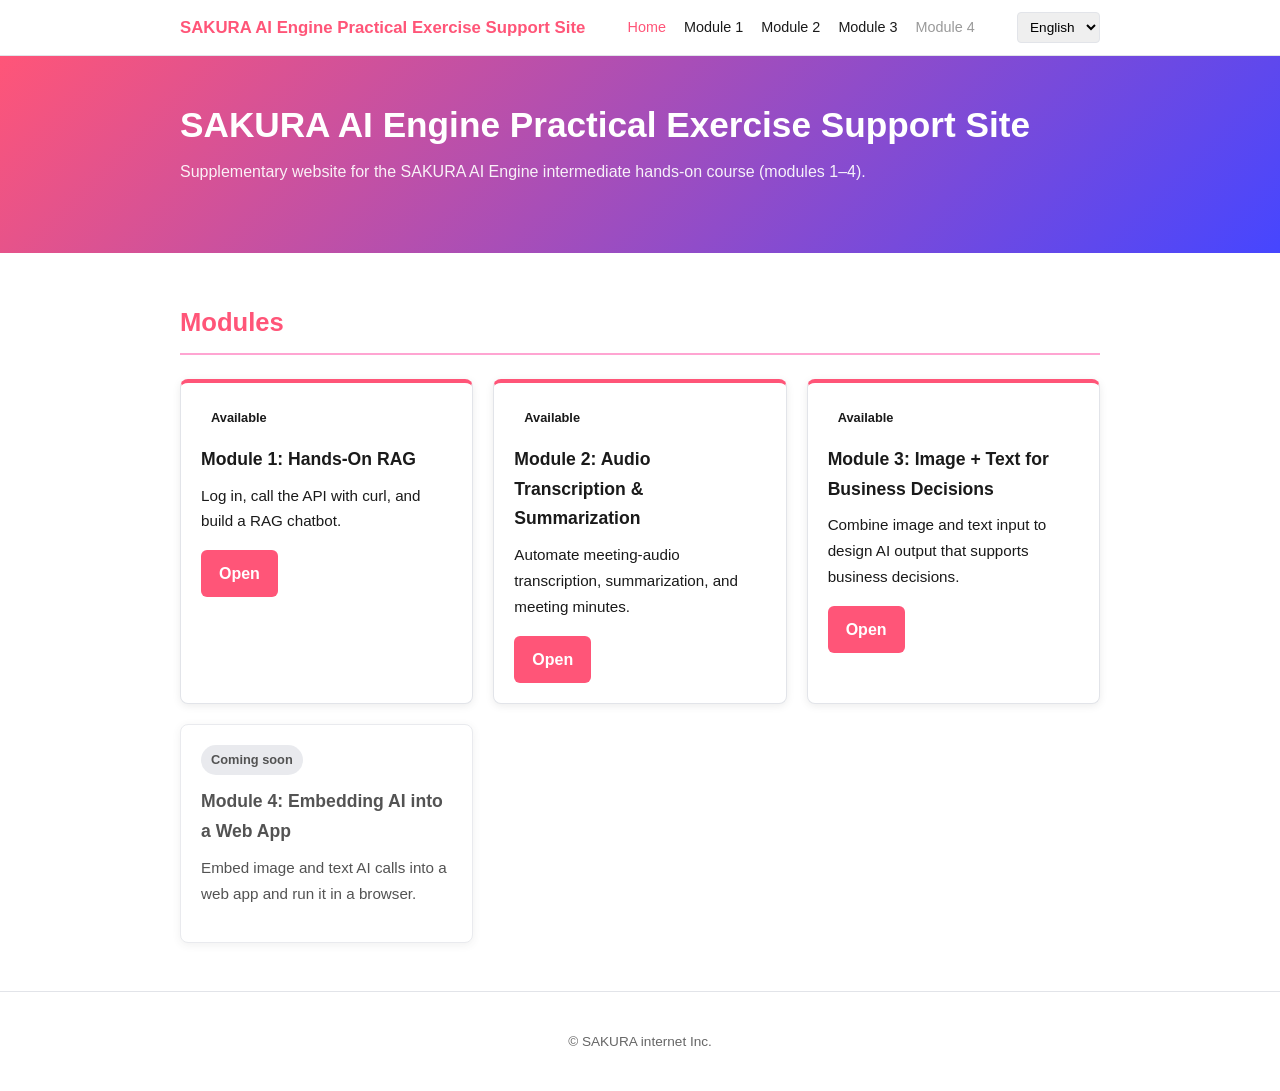
==== index.html @ 336628f9 "Add Module 3 site for multimodal AI hands-on" ====
<!DOCTYPE html>
<html lang="en">
<head>
  <meta charset="UTF-8">
  <meta name="viewport" content="width=device-width, initial-scale=1.0">
  <title data-i18n-title="index.pageTitle">SAKURA AI Engine Practical Exercise Support Site</title>
  <link rel="stylesheet" href="assets/css/style.css">
</head>
<body>
<header class="site-header">
  <div class="container header-inner">
    <a class="site-title" href="index.html" data-i18n="site.title">SAKURA AI Engine Practical Exercise Support Site</a>
    <nav class="main-nav">
      <a href="index.html" class="active " data-i18n="nav.home">Home</a>
      <a href="module01.html" class=" " data-i18n="nav.lecture1">Module 1</a>
      <a href="module02.html" class=" " data-i18n="nav.lecture2">Module 2</a>
      <a href="module03.html" class=" " data-i18n="nav.lecture3">Module 3</a>
      <a href="#" class=" disabled" data-i18n="nav.lecture4">Module 4</a>
    </nav>
    <select id="lang-switcher" aria-label="Language">
      <option value="en">English</option>
      <option value="ja">日本語</option>
    </select>
  </div>
</header>
<main>
<section class="hero hero-small">
  <div class="container">
    <h1 data-i18n="index.title">SAKURA AI Engine Practical Exercise Support Site</h1>
    <p data-i18n="index.lead">Supplementary website for the SAKURA AI Engine intermediate hands-on course (modules 1–4).</p>
  </div>
</section>
<section class="section" id="modules">
  <div class="container">
    <h2 data-i18n="index.lectures.title">Modules</h2>
    <div class="card-grid">
      <article class="card card-active">
        <span class="badge" data-i18n="index.lecture1.status">Available</span>
        <h3 data-i18n="index.lecture1.title">Module 1: Hands-On RAG</h3>
        <p data-i18n="index.lecture1.desc">Log in, call the API with curl, and build a RAG chatbot.</p>
        <a class="btn" href="module01.html" data-i18n="common.open">Open</a>
      </article>
      <article class="card card-active">
        <span class="badge" data-i18n="index.lecture2.status">Available</span>
        <h3 data-i18n="index.lecture2.title">Module 2: Audio Transcription & Summarization</h3>
        <p data-i18n="index.lecture2.desc">Automate meeting-audio transcription, summarization, and meeting minutes.</p>
        <a class="btn" href="module02.html" data-i18n="common.open">Open</a>
      </article>
      <article class="card card-active">
        <span class="badge" data-i18n="index.lecture3.status">Available</span>
        <h3 data-i18n="index.lecture3.title">Module 3: Image + Text for Business Decisions</h3>
        <p data-i18n="index.lecture3.desc">Combine image and text input to design AI output that supports business decisions.</p>
        <a class="btn" href="module03.html" data-i18n="common.open">Open</a>
      </article>
      <article class="card card-disabled">
        <span class="badge badge-muted" data-i18n="index.lecture4.status">Coming soon</span>
        <h3 data-i18n="index.lecture4.title">Module 4: Embedding AI into a Web App</h3>
        <p data-i18n="index.lecture4.desc">Embed image and text AI calls into a web app and run it in a browser.</p>
      </article>
    </div>
  </div>
</section>
</main>
<footer class="site-footer">
  <div class="container">
    <p data-i18n="footer.copy">&copy; SAKURA internet Inc.</p>
  </div>
</footer>
<script src="assets/js/i18n.js"></script>
</body>
</html>
---- assets/css/style.css ----
/* SAKURA AI Engine Hands-On Support Site */
:root {
  --pink-1: #ff5578;
  --pink-2: #ffa5d2;
  --blue: #4646ff;
  --sky: #64c8ff;
  --purple: #8c37c8;
  --black: #000000;
  --text: #1a1a1a;
  --bg: #ffffff;
  --bg-alt: #f7f8fa;
  --border: #e2e4e9;
  --shadow: 0 2px 8px rgba(0,0,0,0.08);
}

*, *::before, *::after { box-sizing: border-box; }

html { scroll-behavior: smooth; }

body {
  margin: 0;
  font-family: -apple-system, BlinkMacSystemFont, "Segoe UI", Roboto, "Helvetica Neue", Arial, "Noto Sans", "Noto Sans JP", sans-serif;
  line-height: 1.7;
  color: var(--text);
  background: var(--bg);
}

.container {
  max-width: 960px;
  margin: 0 auto;
  padding: 0 20px;
}

a { color: var(--blue); text-decoration: none; }
a:hover { text-decoration: underline; }

/* Header */
.site-header {
  position: sticky;
  top: 0;
  z-index: 100;
  background: var(--bg);
  border-bottom: 1px solid var(--border);
}

.header-inner {
  display: flex;
  align-items: center;
  justify-content: space-between;
  gap: 16px;
  padding-top: 12px;
  padding-bottom: 12px;
}

.site-title {
  font-weight: 700;
  color: var(--pink-1);
  font-size: 1.05rem;
  line-height: 1.3;
  flex-shrink: 0;
}

.site-title:hover { text-decoration: none; }

.main-nav {
  display: flex;
  gap: 18px;
  flex-wrap: wrap;
  justify-content: center;
}

.main-nav a {
  color: var(--text);
  font-size: 0.9rem;
  font-weight: 500;
}

.main-nav a.active { color: var(--pink-1); }
.main-nav a.disabled { color: #999; pointer-events: none; }

#lang-switcher {
  padding: 6px 8px;
  border: 1px solid var(--border);
  border-radius: 4px;
  font-size: 0.85rem;
}

/* Hero */
.hero {
  background: linear-gradient(135deg, var(--pink-1) 0%, var(--blue) 100%);
  color: #fff;
  padding: 64px 0;
}

.hero-small { padding: 48px 0; }

.hero .label {
  display: inline-block;
  margin: 0 0 12px;
  font-size: 0.85rem;
  font-weight: 600;
  opacity: 0.9;
}

.hero h1 { margin: 0 0 12px; font-size: 2.2rem; line-height: 1.2; }
.hero .lead { margin: 0 0 18px; font-size: 1.25rem; font-weight: 500; opacity: 0.95; }
.hero p { margin: 0 0 20px; max-width: 720px; opacity: 0.92; }

.badge {
  display: inline-block;
  padding: 4px 10px;
  border-radius: 999px;
  background: rgba(255,255,255,0.2);
  font-size: 0.8rem;
  font-weight: 600;
}

.badge-muted { background: var(--border); color: var(--text); }

/* Sections */
.section { padding: 48px 0; }
.section-alt { background: var(--bg-alt); }

.section h2 {
  font-size: 1.6rem;
  color: var(--pink-1);
  margin: 0 0 24px;
  padding-bottom: 8px;
  border-bottom: 2px solid var(--pink-2);
}

.section h3 {
  font-size: 1.25rem;
  color: var(--text);
  margin: 32px 0 12px;
}

.section h4 { font-size: 1.05rem; margin: 20px 0 8px; color: var(--purple); }

.section p { margin: 0 0 16px; }

ul, ol { padding-left: 22px; margin: 0 0 16px; }
li { margin-bottom: 6px; }

/* Buttons */
.btn {
  display: inline-block;
  padding: 10px 18px;
  border-radius: 6px;
  background: var(--pink-1);
  color: #fff;
  font-weight: 600;
  border: none;
  cursor: pointer;
}

.btn:hover { background: #e04060; text-decoration: none; }

.btn-secondary {
  background: var(--bg);
  color: var(--pink-1);
  border: 1px solid var(--pink-1);
}

.btn-secondary:hover { background: #fff0f3; }

/* Cards */
.card-grid {
  display: grid;
  grid-template-columns: repeat(auto-fit, minmax(220px, 1fr));
  gap: 20px;
}

.card {
  background: var(--bg);
  border: 1px solid var(--border);
  border-radius: 8px;
  padding: 20px;
  box-shadow: var(--shadow);
}

.card-active { border-top: 4px solid var(--pink-1); }
.card-disabled { opacity: 0.75; }

.card h3 { margin: 12px 0 8px; font-size: 1.1rem; }
.card p { font-size: 0.95rem; margin-bottom: 16px; }

/* Tables */
table {
  width: 100%;
  border-collapse: collapse;
  margin: 16px 0 24px;
  font-size: 0.95rem;
}

th, td {
  border: 1px solid var(--border);
  padding: 10px 12px;
  text-align: left;
  vertical-align: top;
}

th { background: #f0f1f5; font-weight: 600; }

tr:nth-child(even) td { background: #fafbfc; }

/* Code blocks */
.code-block {
  position: relative;
  margin: 16px 0 24px;
  background: #f4f4ff;
  border-left: 4px solid var(--blue);
  border-radius: 6px;
  overflow: hidden;
}

.code-block pre {
  margin: 0;
  padding: 16px;
  overflow-x: auto;
  font-family: "SFMono-Regular", Consolas, "Liberation Mono", Menlo, monospace;
  font-size: 0.85rem;
  line-height: 1.5;
}

.code-block code {
  font-family: inherit;
  color: var(--text);
}

.copy-btn {
  position: absolute;
  top: 8px;
  right: 8px;
  padding: 4px 10px;
  font-size: 0.75rem;
  background: var(--blue);
  color: #fff;
  border: none;
  border-radius: 4px;
  cursor: pointer;
}

.copy-btn:hover { background: #3333d0; }

/* Editable code content */
.edit-box {
  display: flex;
  align-items: center;
  gap: 10px;
  flex-wrap: wrap;
  margin: 8px 0;
}

.edit-box label {
  font-weight: 600;
  font-size: 0.9rem;
  color: var(--text);
}

.edit-input {
  flex: 1;
  min-width: 200px;
  padding: 8px 10px;
  border: 1px solid var(--border);
  border-radius: 4px;
  font-size: 0.95rem;
}

.editable-content {
  background: rgba(255, 85, 120, 0.12);
  border-radius: 3px;
  padding: 0 2px;
}

/* Prompt box */
.prompt-box {
  background: #fff7fa;
  border: 1px solid var(--pink-2);
  border-radius: 6px;
  padding: 12px 16px;
  margin: 12px 0 20px;
}

.prompt-box p { margin: 0; }

/* Steps */
.steps { counter-reset: step; list-style: none; padding-left: 0; }
.steps li {
  position: relative;
  padding: 16px 16px 16px 56px;
  margin-bottom: 16px;
  background: var(--bg);
  border: 1px solid var(--border);
  border-radius: 8px;
}

.steps li::before {
  counter-increment: step;
  content: counter(step);
  position: absolute;
  left: 16px;
  top: 16px;
  width: 28px;
  height: 28px;
  line-height: 28px;
  text-align: center;
  background: var(--pink-1);
  color: #fff;
  border-radius: 50%;
  font-weight: 700;
  font-size: 0.85rem;
}

.steps strong { display: block; margin-bottom: 6px; color: var(--text); }

/* Callouts */
.callout {
  background: #f3f8ff;
  border: 1px solid var(--sky);
  border-radius: 8px;
  padding: 16px 20px;
  margin: 24px 0;
}

.warning-box {
  background: #fff8e6;
  border: 1px solid #ffd699;
  border-radius: 8px;
  padding: 16px 20px;
  margin: 24px 0;
}

.warning-box h4 { color: #b36b00; margin-top: 0; }

/* Worksheet */
.worksheet {
  display: flex;
  flex-direction: column;
  gap: 16px;
  margin: 16px 0 24px;
}

.worksheet label {
  display: flex;
  flex-direction: column;
  gap: 6px;
}

.worksheet span {
  font-weight: 600;
  font-size: 0.95rem;
}

.worksheet textarea {
  padding: 10px;
  border: 1px solid var(--border);
  border-radius: 6px;
  font-family: inherit;
  font-size: 0.95rem;
  resize: vertical;
}

/* Page nav */
.page-nav { margin-top: 24px; }

/* Footer */
.site-footer {
  border-top: 1px solid var(--border);
  padding: 24px 0;
  text-align: center;
  font-size: 0.85rem;
  color: #666;
}

/* Responsive */
@media (max-width: 640px) {
  .header-inner { flex-direction: column; align-items: flex-start; }
  .main-nav { justify-content: flex-start; }
  .hero h1 { font-size: 1.7rem; }
  .hero .lead { font-size: 1.05rem; }
}
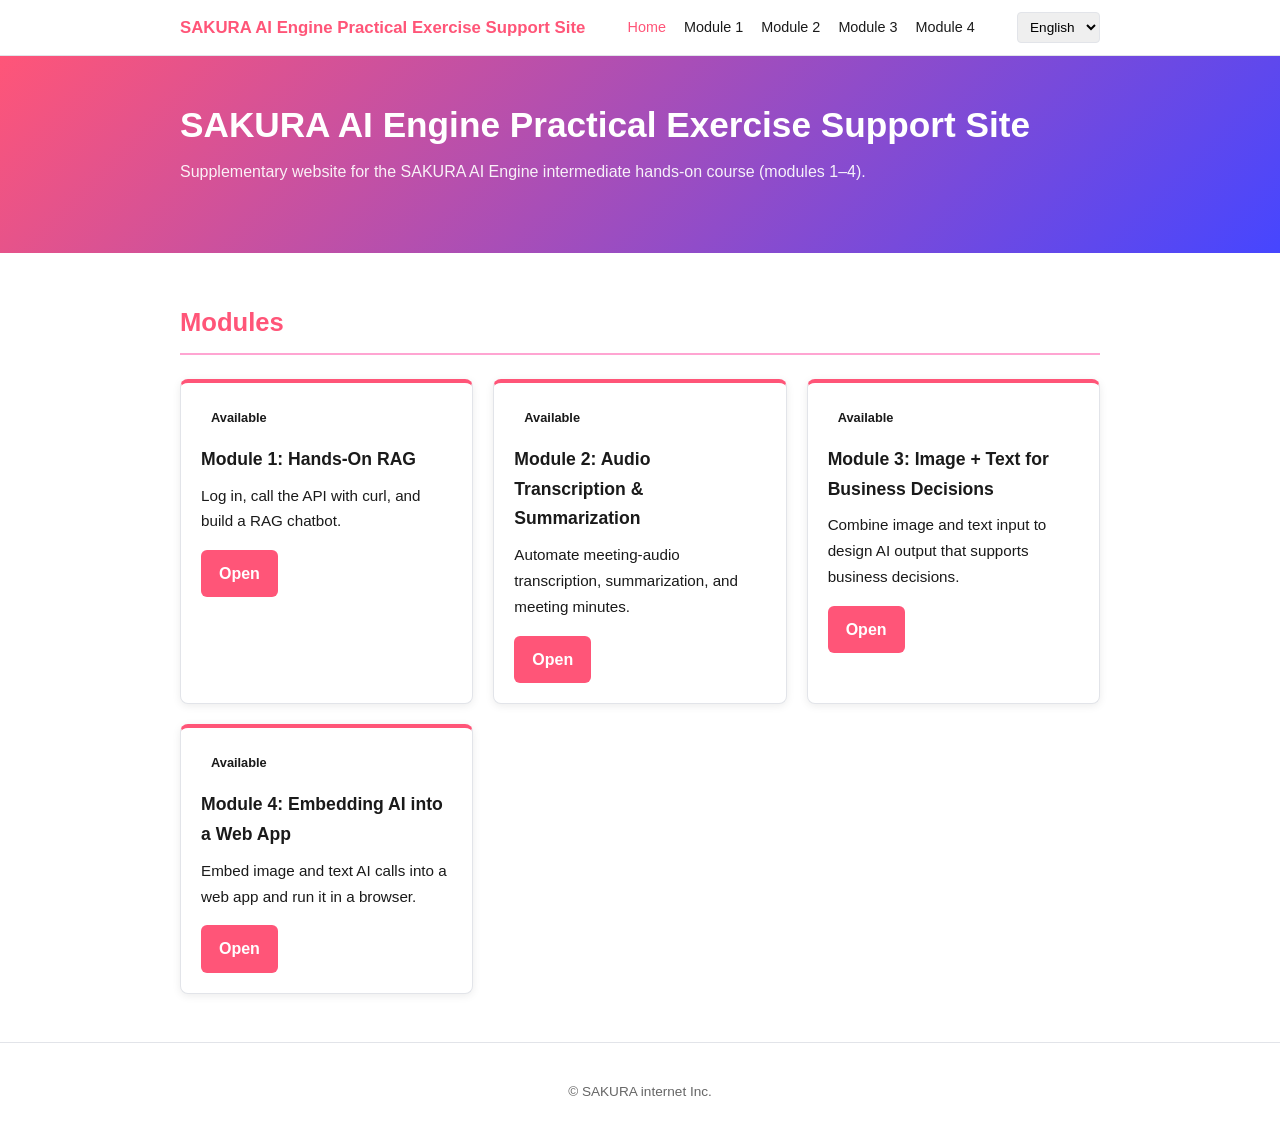
==== commit d86bad3a: "Add Module 4: Web App with Flask and enable navigation" ====
--- a/index.html
+++ b/index.html
@@ -15,7 +15,7 @@
       <a href="module01.html" class=" " data-i18n="nav.lecture1">Module 1</a>
       <a href="module02.html" class=" " data-i18n="nav.lecture2">Module 2</a>
       <a href="module03.html" class=" " data-i18n="nav.lecture3">Module 3</a>
-      <a href="#" class=" disabled" data-i18n="nav.lecture4">Module 4</a>
+      <a href="module04.html" class=" " data-i18n="nav.lecture4">Module 4</a>
     </nav>
     <select id="lang-switcher" aria-label="Language">
       <option value="en">English</option>
@@ -52,10 +52,11 @@
         <p data-i18n="index.lecture3.desc">Combine image and text input to design AI output that supports business decisions.</p>
         <a class="btn" href="module03.html" data-i18n="common.open">Open</a>
       </article>
-      <article class="card card-disabled">
-        <span class="badge badge-muted" data-i18n="index.lecture4.status">Coming soon</span>
+      <article class="card card-active">
+        <span class="badge" data-i18n="index.lecture4.status">Available</span>
         <h3 data-i18n="index.lecture4.title">Module 4: Embedding AI into a Web App</h3>
         <p data-i18n="index.lecture4.desc">Embed image and text AI calls into a web app and run it in a browser.</p>
+        <a class="btn" href="module04.html" data-i18n="common.open">Open</a>
       </article>
     </div>
   </div>
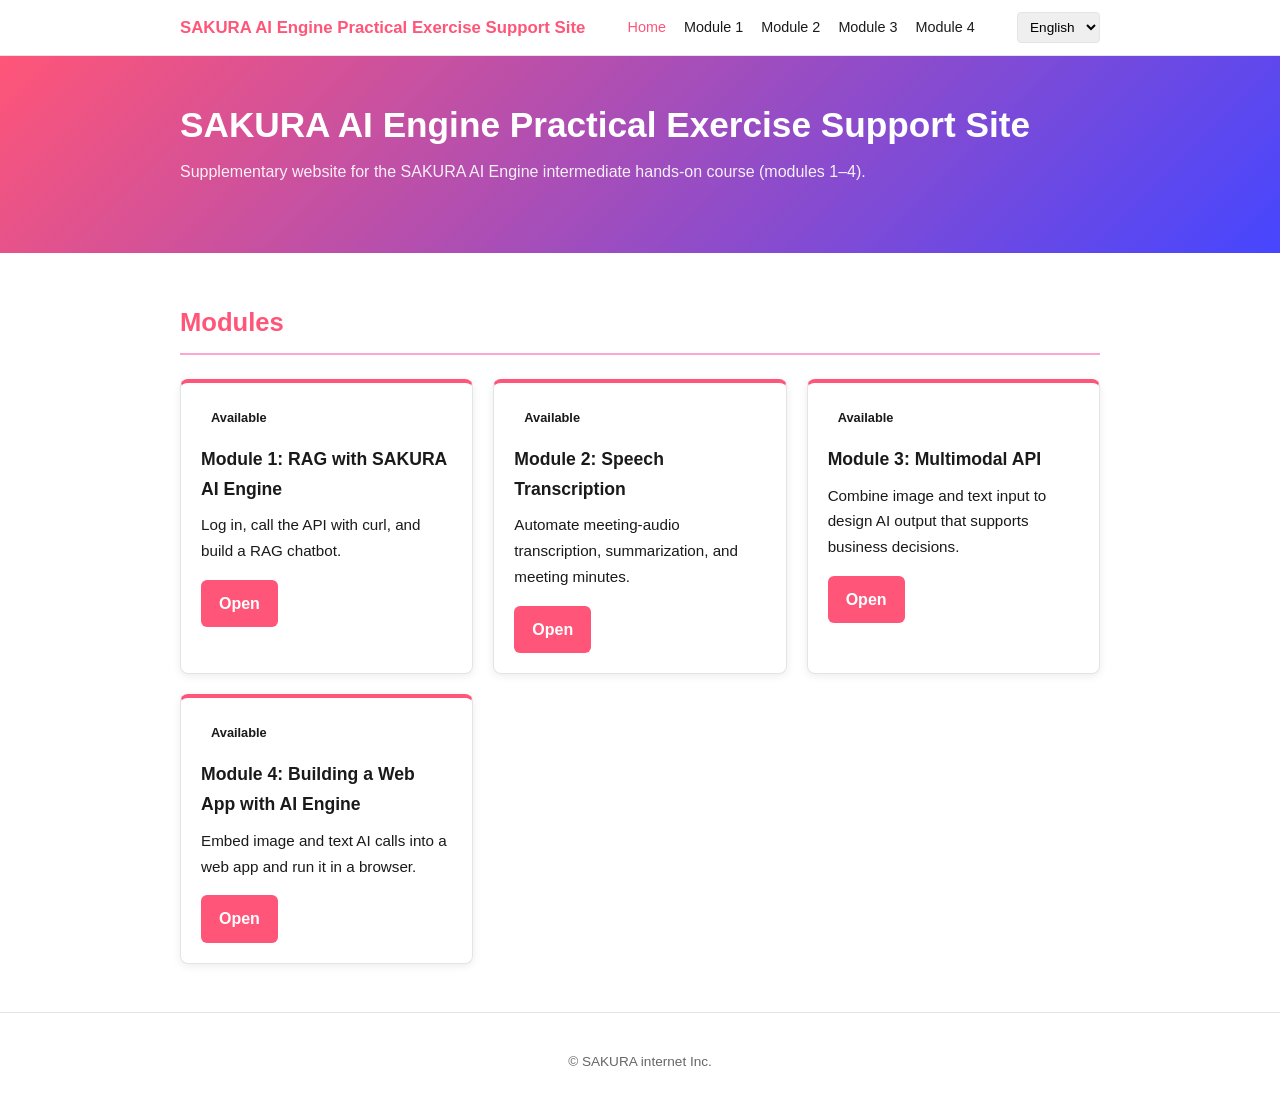
==== commit 330b9121: "Align module titles and leads with slide subtitles" ====
--- a/index.html
+++ b/index.html
@@ -36,25 +36,25 @@
     <div class="card-grid">
       <article class="card card-active">
         <span class="badge" data-i18n="index.lecture1.status">Available</span>
-        <h3 data-i18n="index.lecture1.title">Module 1: Hands-On RAG</h3>
+        <h3 data-i18n="index.lecture1.title">Module 1: RAG with SAKURA AI Engine</h3>
         <p data-i18n="index.lecture1.desc">Log in, call the API with curl, and build a RAG chatbot.</p>
         <a class="btn" href="module01.html" data-i18n="common.open">Open</a>
       </article>
       <article class="card card-active">
         <span class="badge" data-i18n="index.lecture2.status">Available</span>
-        <h3 data-i18n="index.lecture2.title">Module 2: Audio Transcription & Summarization</h3>
+        <h3 data-i18n="index.lecture2.title">Module 2: Speech Transcription</h3>
         <p data-i18n="index.lecture2.desc">Automate meeting-audio transcription, summarization, and meeting minutes.</p>
         <a class="btn" href="module02.html" data-i18n="common.open">Open</a>
       </article>
       <article class="card card-active">
         <span class="badge" data-i18n="index.lecture3.status">Available</span>
-        <h3 data-i18n="index.lecture3.title">Module 3: Image + Text for Business Decisions</h3>
+        <h3 data-i18n="index.lecture3.title">Module 3: Multimodal API</h3>
         <p data-i18n="index.lecture3.desc">Combine image and text input to design AI output that supports business decisions.</p>
         <a class="btn" href="module03.html" data-i18n="common.open">Open</a>
       </article>
       <article class="card card-active">
         <span class="badge" data-i18n="index.lecture4.status">Available</span>
-        <h3 data-i18n="index.lecture4.title">Module 4: Embedding AI into a Web App</h3>
+        <h3 data-i18n="index.lecture4.title">Module 4: Building a Web App with AI Engine</h3>
         <p data-i18n="index.lecture4.desc">Embed image and text AI calls into a web app and run it in a browser.</p>
         <a class="btn" href="module04.html" data-i18n="common.open">Open</a>
       </article>
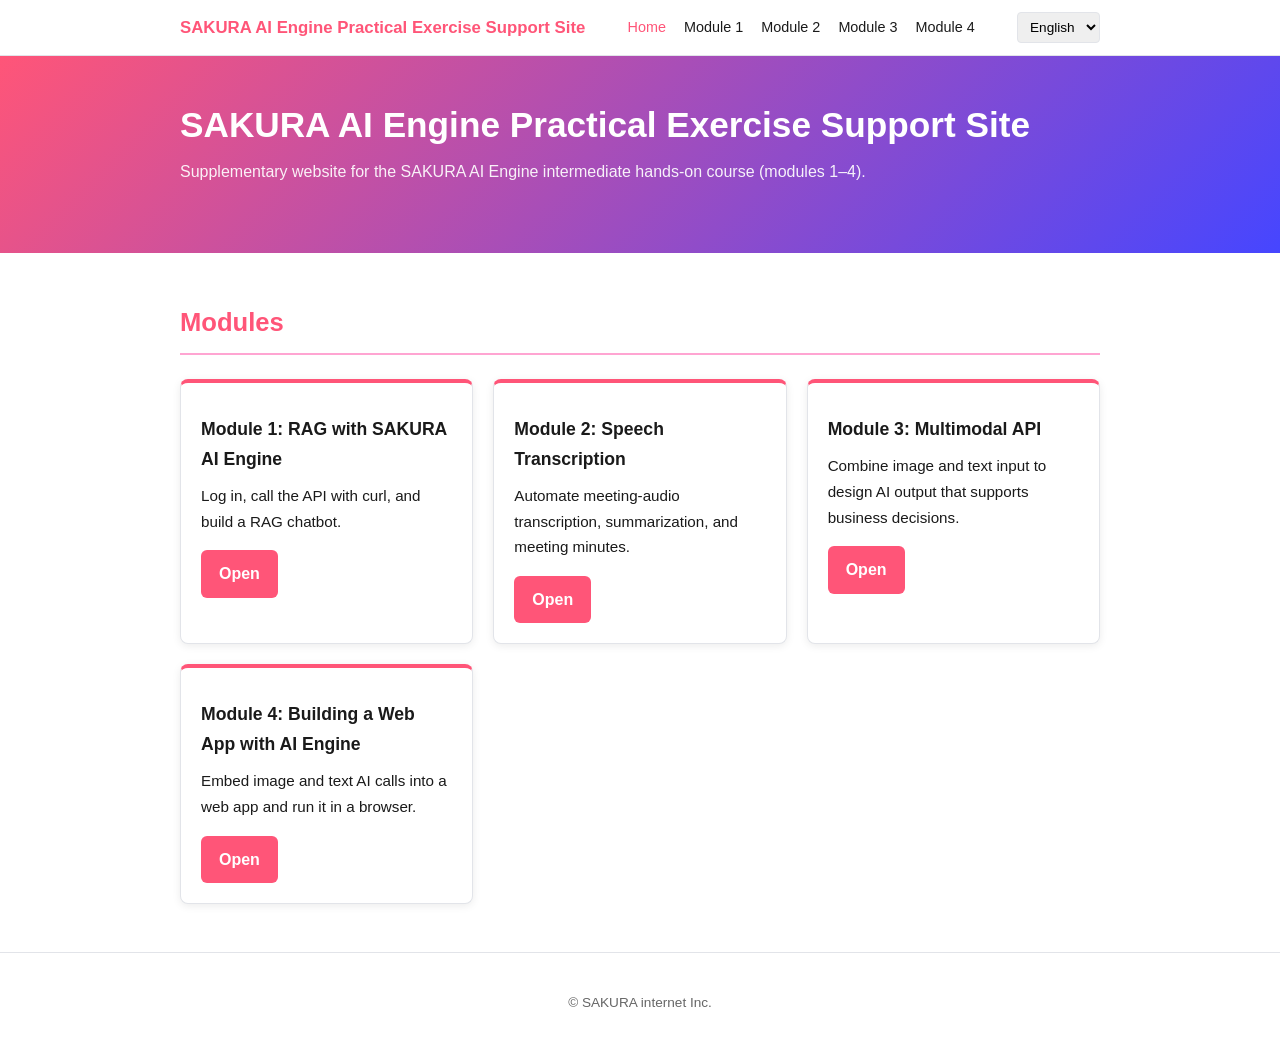
==== commit 21aae167: "Remove Available badges from top page module cards" ====
--- a/index.html
+++ b/index.html
@@ -35,25 +35,21 @@
     <h2 data-i18n="index.lectures.title">Modules</h2>
     <div class="card-grid">
       <article class="card card-active">
-        <span class="badge" data-i18n="index.lecture1.status">Available</span>
         <h3 data-i18n="index.lecture1.title">Module 1: RAG with SAKURA AI Engine</h3>
         <p data-i18n="index.lecture1.desc">Log in, call the API with curl, and build a RAG chatbot.</p>
         <a class="btn" href="module01.html" data-i18n="common.open">Open</a>
       </article>
       <article class="card card-active">
-        <span class="badge" data-i18n="index.lecture2.status">Available</span>
         <h3 data-i18n="index.lecture2.title">Module 2: Speech Transcription</h3>
         <p data-i18n="index.lecture2.desc">Automate meeting-audio transcription, summarization, and meeting minutes.</p>
         <a class="btn" href="module02.html" data-i18n="common.open">Open</a>
       </article>
       <article class="card card-active">
-        <span class="badge" data-i18n="index.lecture3.status">Available</span>
         <h3 data-i18n="index.lecture3.title">Module 3: Multimodal API</h3>
         <p data-i18n="index.lecture3.desc">Combine image and text input to design AI output that supports business decisions.</p>
         <a class="btn" href="module03.html" data-i18n="common.open">Open</a>
       </article>
       <article class="card card-active">
-        <span class="badge" data-i18n="index.lecture4.status">Available</span>
         <h3 data-i18n="index.lecture4.title">Module 4: Building a Web App with AI Engine</h3>
         <p data-i18n="index.lecture4.desc">Embed image and text AI calls into a web app and run it in a browser.</p>
         <a class="btn" href="module04.html" data-i18n="common.open">Open</a>
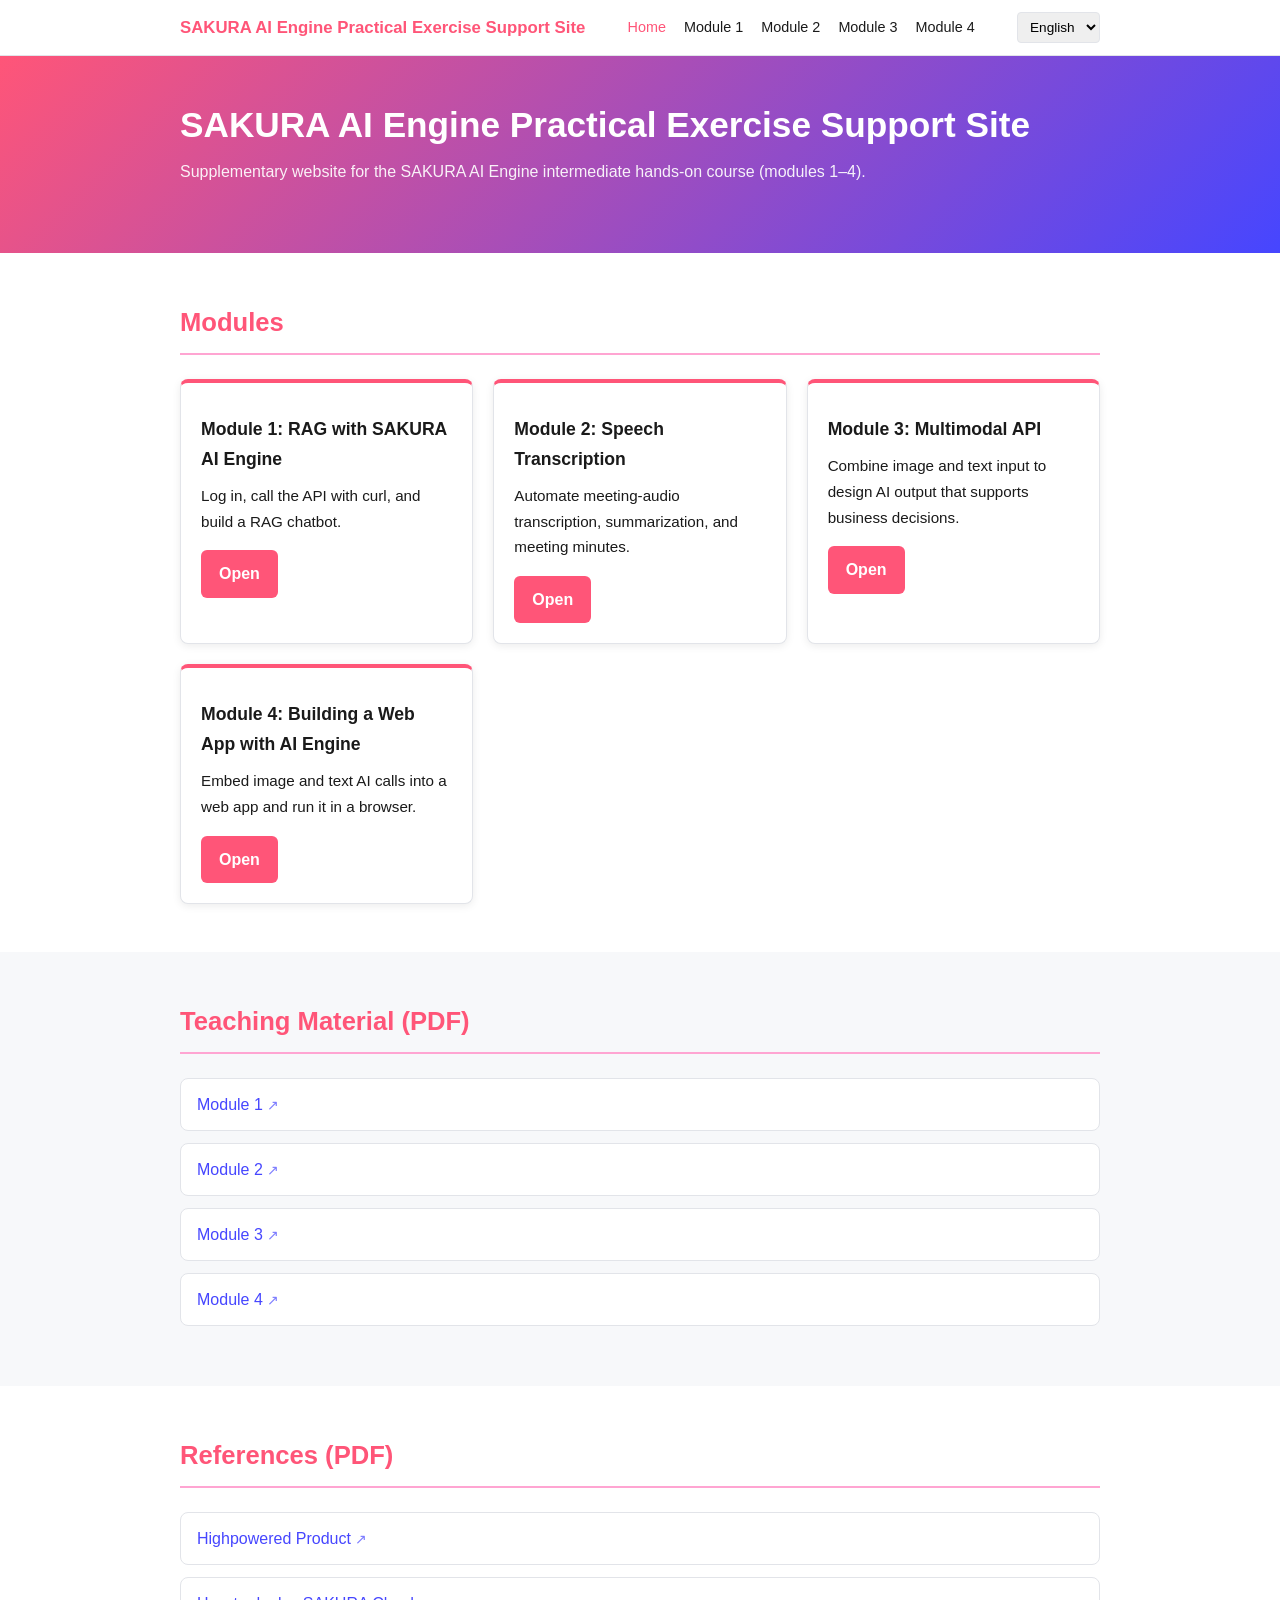
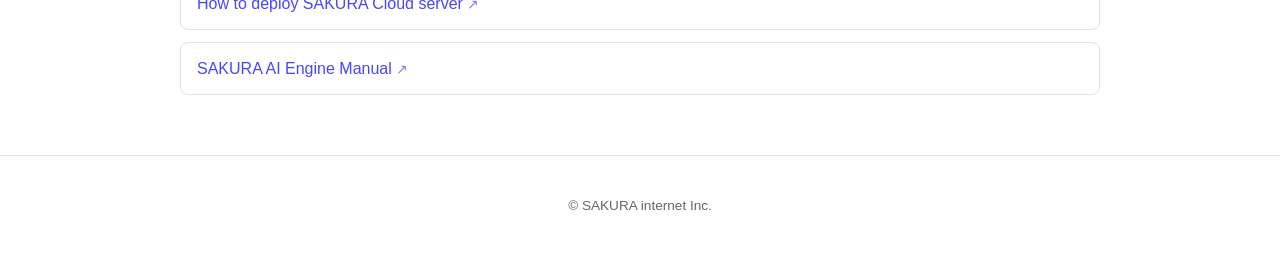
==== commit a656772b: "Add Teaching Material and References sections with PDF assets" ====
--- a/index.html
+++ b/index.html
@@ -57,6 +57,29 @@
     </div>
   </div>
 </section>
+
+<section class="section section-alt" id="materials">
+  <div class="container">
+    <h2 data-i18n="index.materials.title">Teaching Material (PDF)</h2>
+    <ul class="pdf-list">
+      <li><a href="assets/materials/SAKURA_AI_Engine_Module1.pdf" target="_blank" rel="noopener" data-i18n="index.materials.m1">Module 1</a></li>
+      <li><a href="assets/materials/SAKURA_AI_Engine_Module2.pdf" target="_blank" rel="noopener" data-i18n="index.materials.m2">Module 2</a></li>
+      <li><a href="assets/materials/SAKURA_AI_Engine_Module3.pdf" target="_blank" rel="noopener" data-i18n="index.materials.m3">Module 3</a></li>
+      <li><a href="assets/materials/SAKURA_AI_Engine_Module4.pdf" target="_blank" rel="noopener" data-i18n="index.materials.m4">Module 4</a></li>
+    </ul>
+  </div>
+</section>
+
+<section class="section" id="references">
+  <div class="container">
+    <h2 data-i18n="index.references.title">References (PDF)</h2>
+    <ul class="pdf-list">
+      <li><a href="assets/references/SAKURA_highpowered.pdf" target="_blank" rel="noopener" data-i18n="index.references.highpowered">Highpowered Product</a></li>
+      <li><a href="assets/references/Deploying_to_SAKURA_Cloud.pdf" target="_blank" rel="noopener" data-i18n="index.references.deploy">How to deploy SAKURA Cloud server</a></li>
+      <li><a href="assets/manuals/1.SAKURA_AI_Engine_EN.pdf" target="_blank" rel="noopener" data-i18n="index.references.manual">SAKURA AI Engine Manual</a></li>
+    </ul>
+  </div>
+</section>
 </main>
 <footer class="site-footer">
   <div class="container">
--- a/assets/css/style.css
+++ b/assets/css/style.css
@@ -361,6 +361,28 @@
   resize: vertical;
 }
 
+/* PDF link list */
+.pdf-list {
+  list-style: none;
+  padding-left: 0;
+  margin: 0;
+}
+.pdf-list li {
+  margin-bottom: 12px;
+  padding: 12px 16px;
+  background: var(--bg);
+  border: 1px solid var(--border);
+  border-radius: 8px;
+}
+.pdf-list a {
+  font-weight: 500;
+}
+.pdf-list a::after {
+  content: " ↗";
+  font-size: 0.85em;
+  opacity: 0.7;
+}
+
 /* Page nav */
 .page-nav { margin-top: 24px; }
 
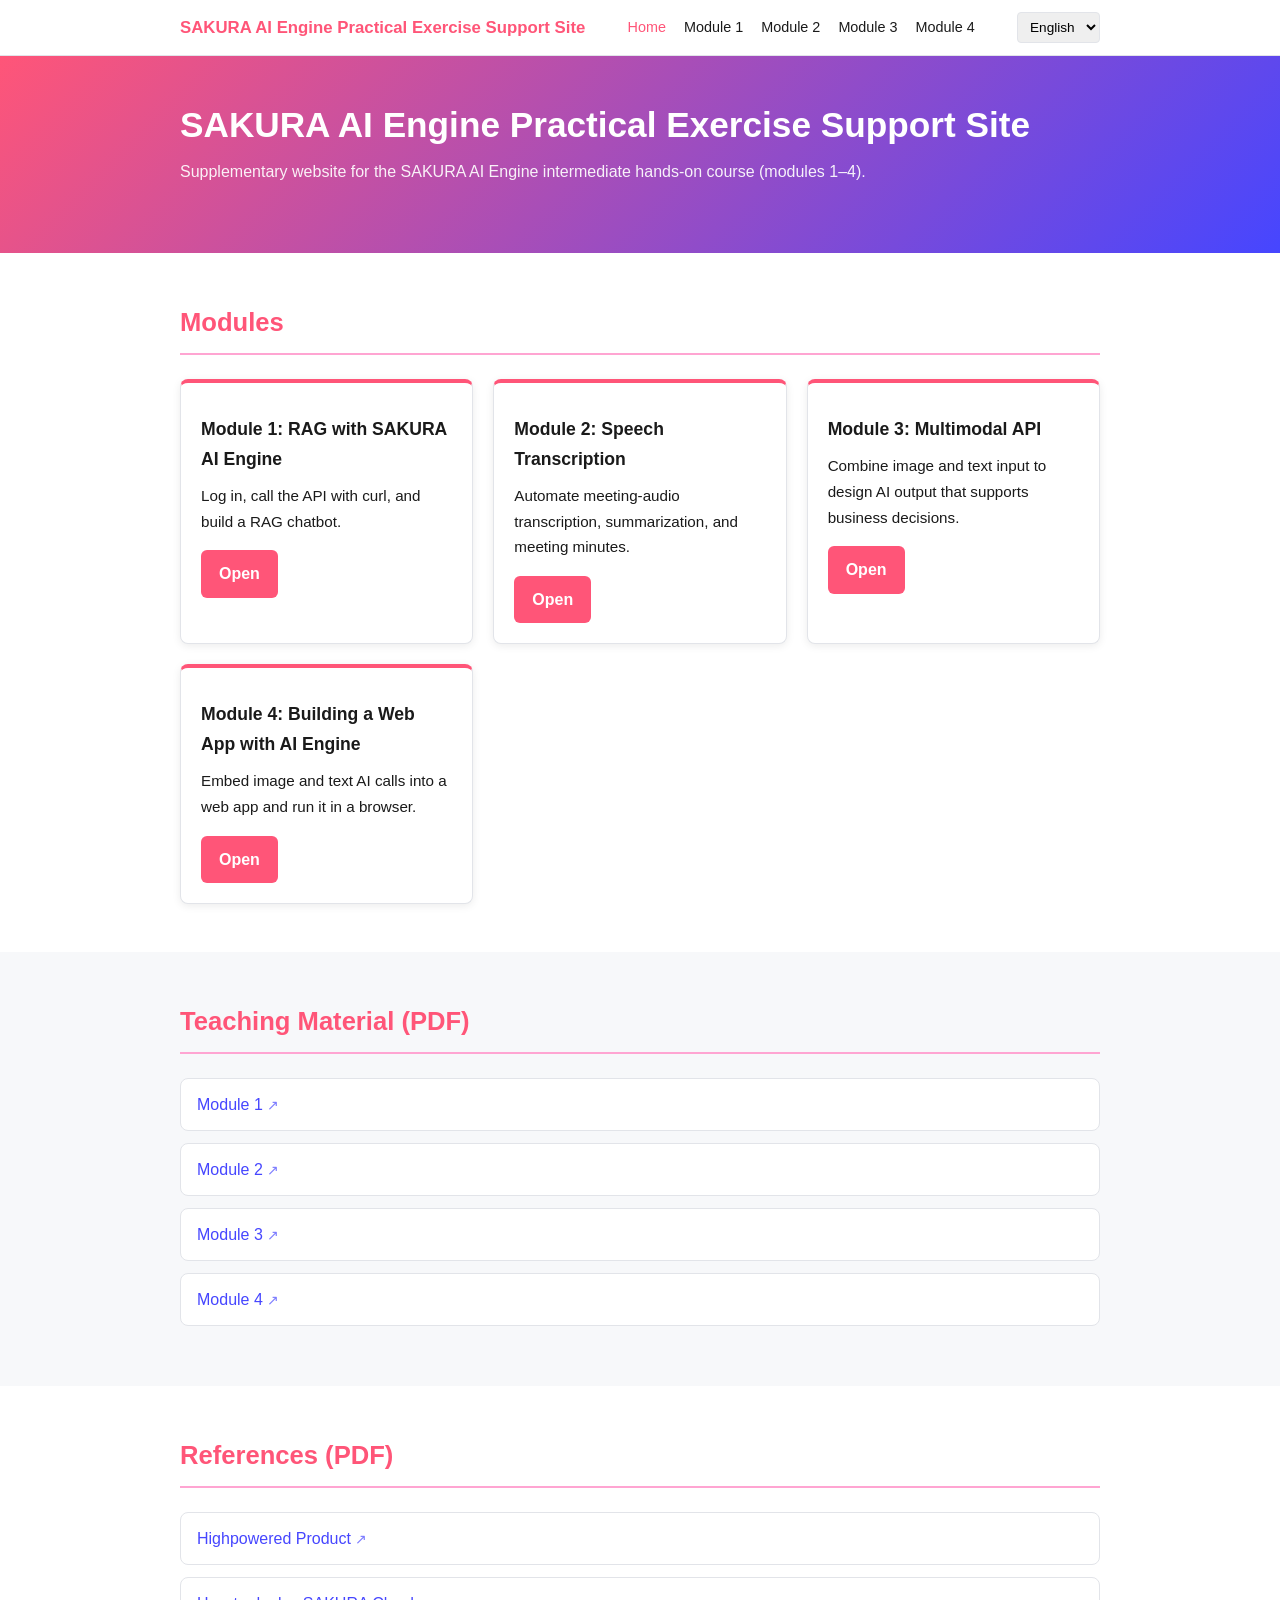
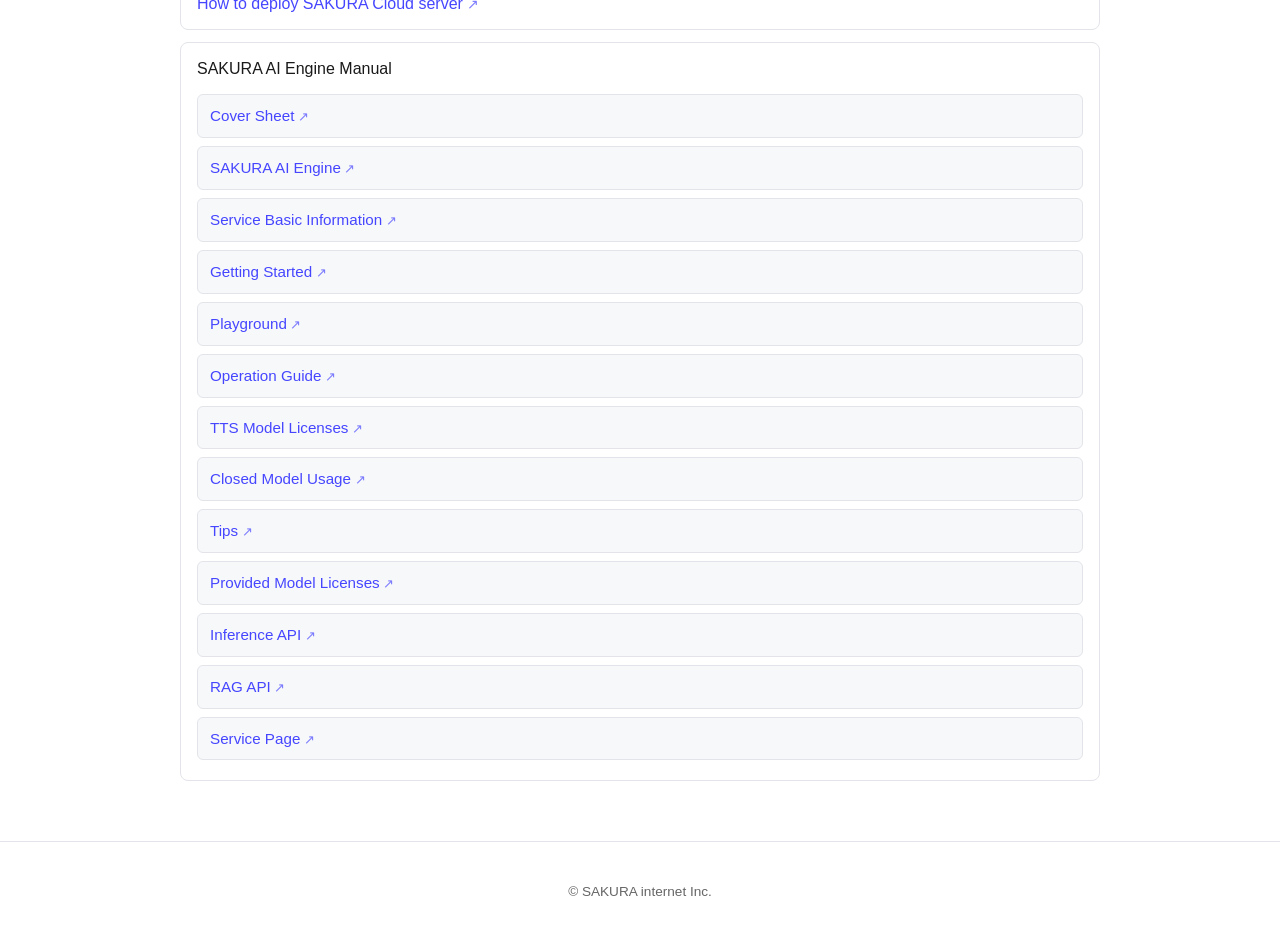
==== commit 5e23427e: "Add manual sub-links and update README" ====
--- a/index.html
+++ b/index.html
@@ -76,7 +76,24 @@
     <ul class="pdf-list">
       <li><a href="assets/references/SAKURA_highpowered.pdf" target="_blank" rel="noopener" data-i18n="index.references.highpowered">Highpowered Product</a></li>
       <li><a href="assets/references/Deploying_to_SAKURA_Cloud.pdf" target="_blank" rel="noopener" data-i18n="index.references.deploy">How to deploy SAKURA Cloud server</a></li>
-      <li><a href="assets/manuals/1.SAKURA_AI_Engine_EN.pdf" target="_blank" rel="noopener" data-i18n="index.references.manual">SAKURA AI Engine Manual</a></li>
+      <li>
+        <span data-i18n="index.references.manual">SAKURA AI Engine Manual</span>
+        <ul class="pdf-sublist">
+          <li><a href="assets/manuals/0.SAKURA_AI_Engine_English_Reference_Materials_Cover_Sheet.pdf" target="_blank" rel="noopener" data-i18n="index.references.manual.cover">Cover Sheet</a></li>
+          <li><a href="assets/manuals/1.SAKURA_AI_Engine_EN.pdf" target="_blank" rel="noopener" data-i18n="index.references.manual.main">SAKURA AI Engine</a></li>
+          <li><a href="assets/manuals/1-1.Service_Basic_Information_EN.pdf" target="_blank" rel="noopener" data-i18n="index.references.manual.service">Service Basic Information</a></li>
+          <li><a href="assets/manuals/1-2.Getting_Started_EN.pdf" target="_blank" rel="noopener" data-i18n="index.references.manual.gettingstarted">Getting Started</a></li>
+          <li><a href="assets/manuals/1-3.Playground_EN.pdf" target="_blank" rel="noopener" data-i18n="index.references.manual.playground">Playground</a></li>
+          <li><a href="assets/manuals/1-4.Operation_Guide_EN.pdf" target="_blank" rel="noopener" data-i18n="index.references.manual.operation">Operation Guide</a></li>
+          <li><a href="assets/manuals/1-5.TTS_Model_Licenses_EN.pdf" target="_blank" rel="noopener" data-i18n="index.references.manual.tts">TTS Model Licenses</a></li>
+          <li><a href="assets/manuals/1-6.Closed_Model_Usage_EN.pdf" target="_blank" rel="noopener" data-i18n="index.references.manual.closed">Closed Model Usage</a></li>
+          <li><a href="assets/manuals/1-7.Tips_EN.pdf" target="_blank" rel="noopener" data-i18n="index.references.manual.tips">Tips</a></li>
+          <li><a href="assets/manuals/2.Provided_Model_Licenses_EN.pdf" target="_blank" rel="noopener" data-i18n="index.references.manual.licenses">Provided Model Licenses</a></li>
+          <li><a href="assets/manuals/3-1.SAKURA_AI_Engine_Inference_API_EN.pdf" target="_blank" rel="noopener" data-i18n="index.references.manual.inference">Inference API</a></li>
+          <li><a href="assets/manuals/3-2.SAKURA AI Engine RAG API (2026-06-29).pdf" target="_blank" rel="noopener" data-i18n="index.references.manual.rag">RAG API</a></li>
+          <li><a href="assets/manuals/4.SAKURA_AI_Engine_Service_Page_EN1.pdf" target="_blank" rel="noopener" data-i18n="index.references.manual.servicepage">Service Page</a></li>
+        </ul>
+      </li>
     </ul>
   </div>
 </section>
--- a/assets/css/style.css
+++ b/assets/css/style.css
@@ -382,6 +382,19 @@
   font-size: 0.85em;
   opacity: 0.7;
 }
+.pdf-sublist {
+  list-style: none;
+  padding-left: 0;
+  margin: 12px 0 0 0;
+}
+.pdf-sublist li {
+  margin-bottom: 8px;
+  padding: 8px 12px;
+  background: var(--bg-alt);
+  border: 1px solid var(--border);
+  border-radius: 6px;
+  font-size: 0.95rem;
+}
 
 /* Page nav */
 .page-nav { margin-top: 24px; }
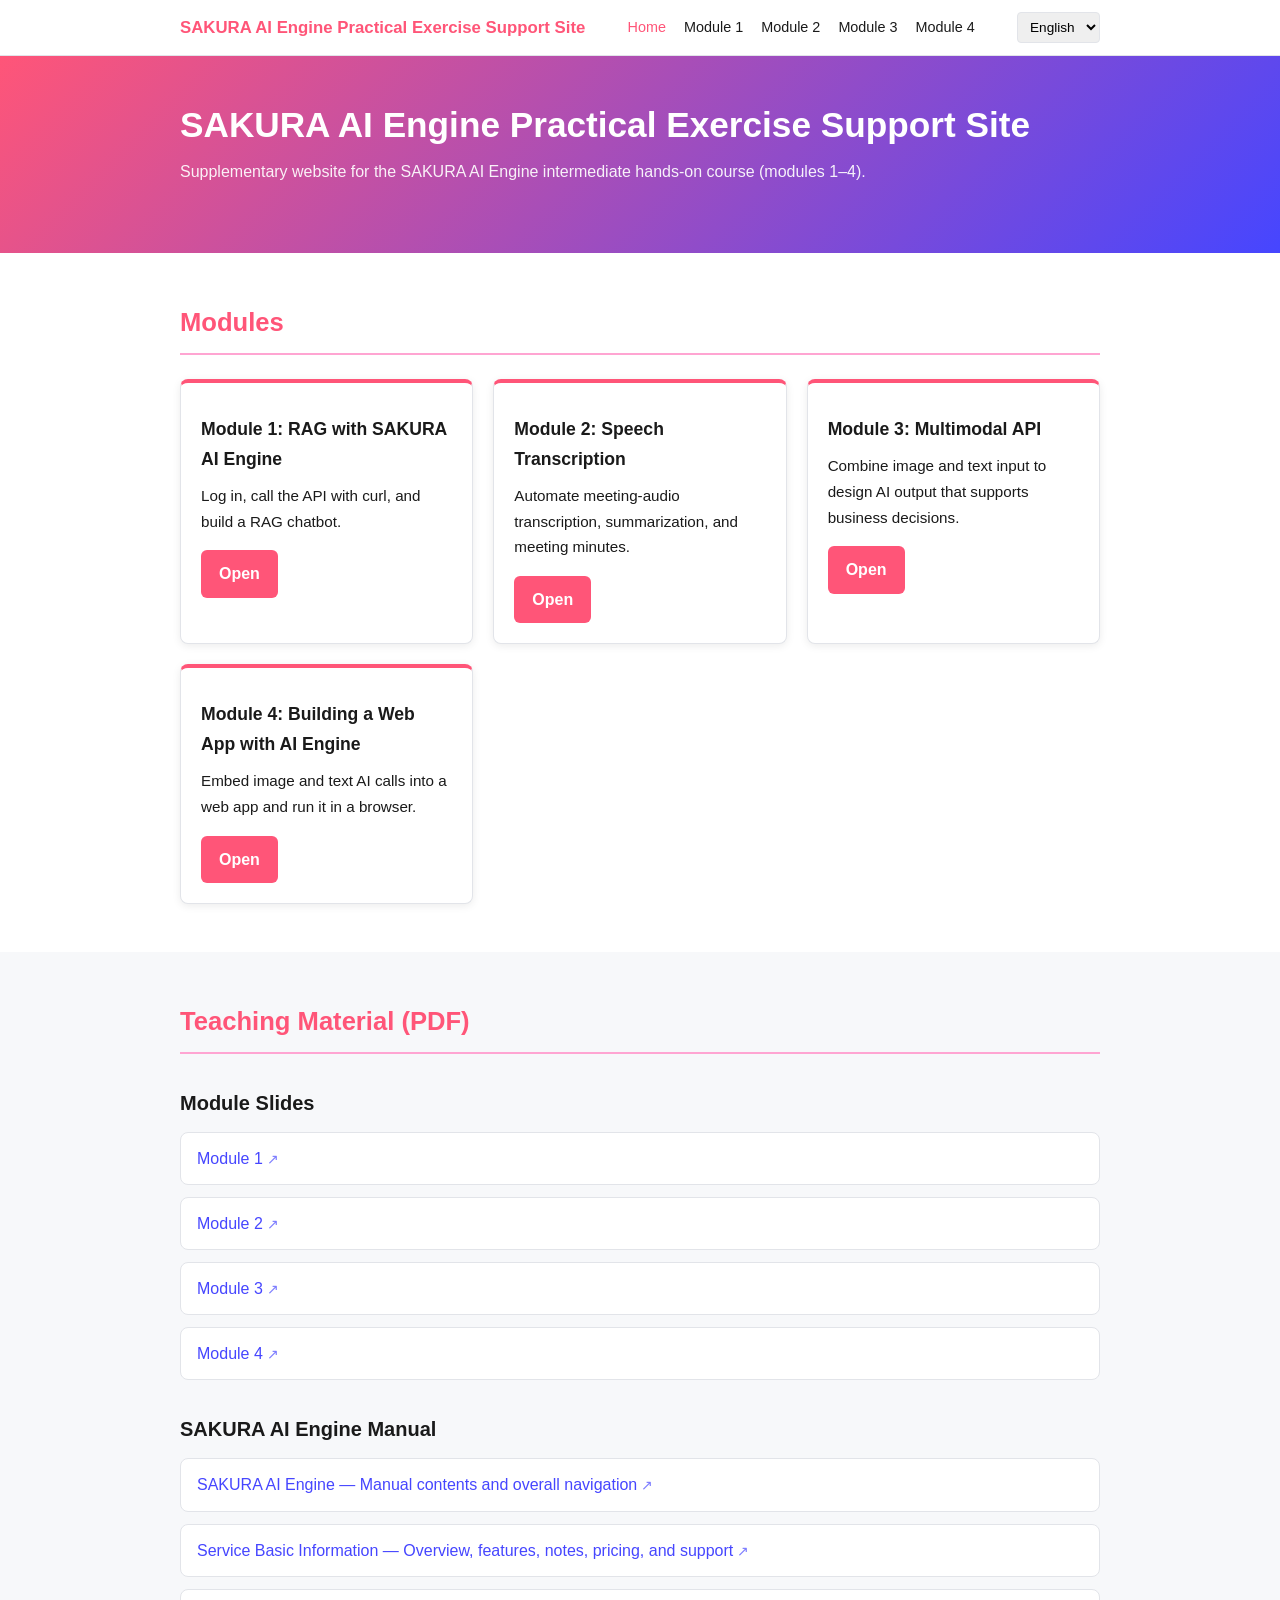
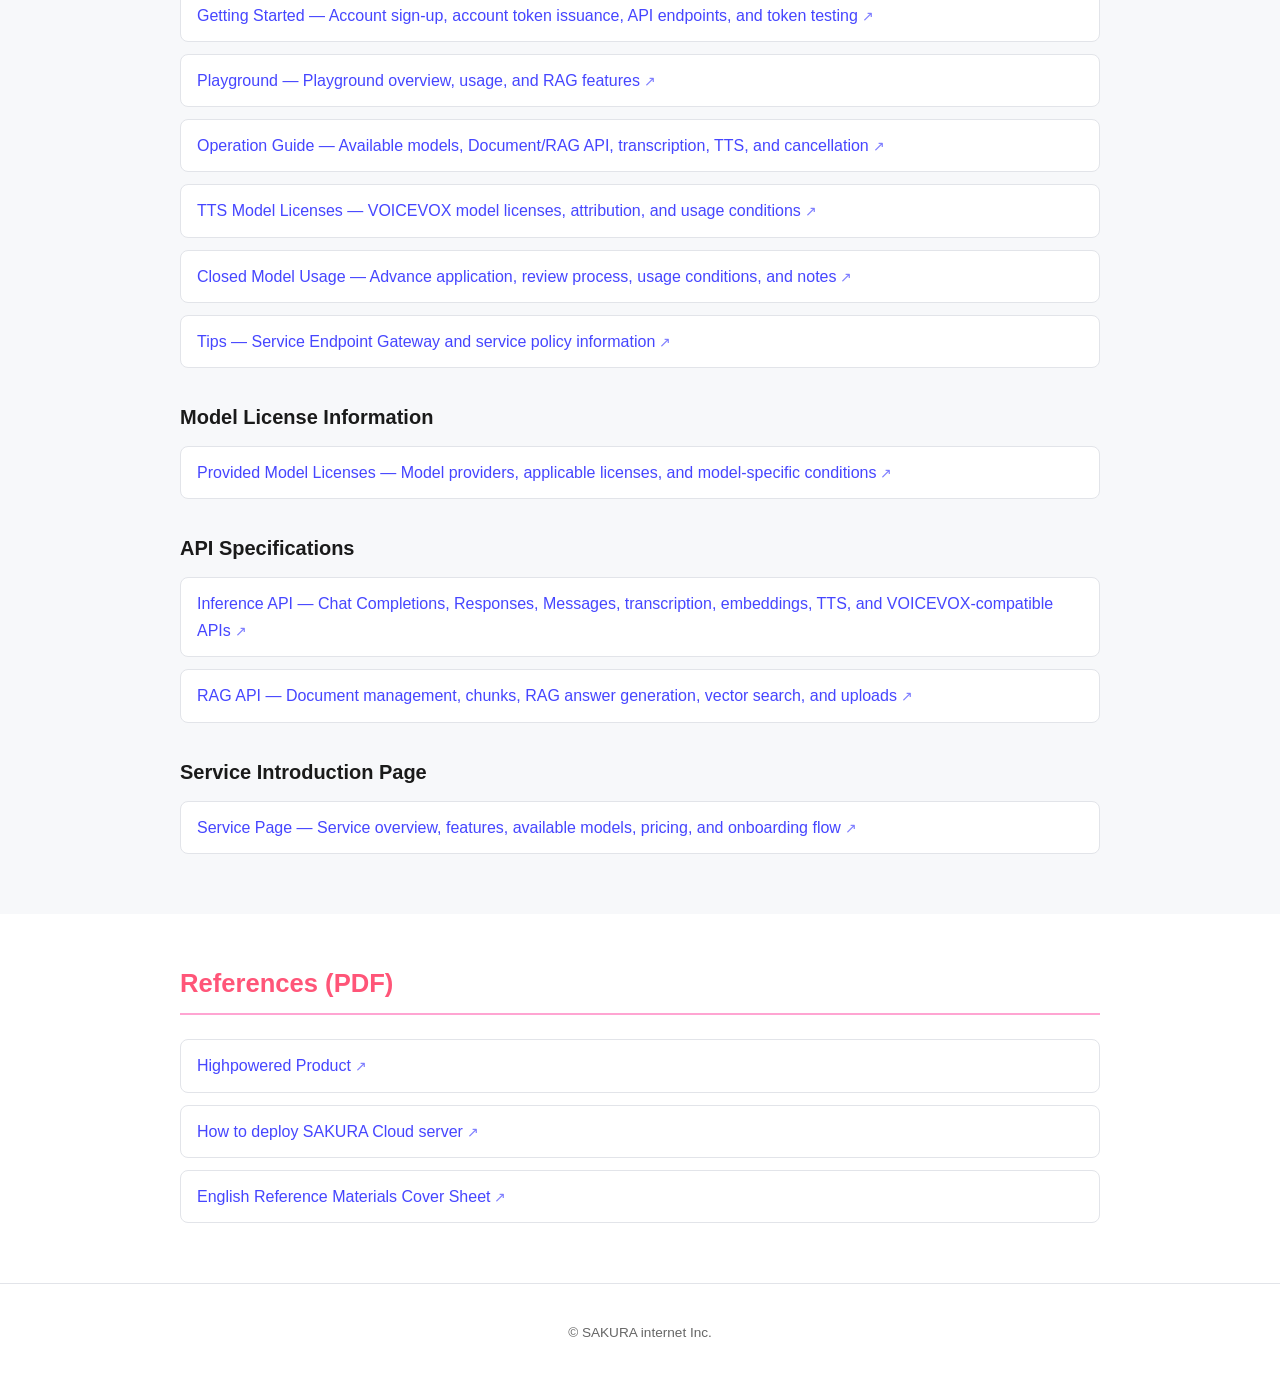
==== commit 12e58102: "Rebuild Teaching Material menu from reference materials cover sheet index" ====
--- a/index.html
+++ b/index.html
@@ -61,11 +61,41 @@
 <section class="section section-alt" id="materials">
   <div class="container">
     <h2 data-i18n="index.materials.title">Teaching Material (PDF)</h2>
+
+    <h3 data-i18n="index.materials.slides.title">Module Slides</h3>
     <ul class="pdf-list">
       <li><a href="assets/materials/SAKURA_AI_Engine_Module1.pdf" target="_blank" rel="noopener" data-i18n="index.materials.m1">Module 1</a></li>
       <li><a href="assets/materials/SAKURA_AI_Engine_Module2.pdf" target="_blank" rel="noopener" data-i18n="index.materials.m2">Module 2</a></li>
       <li><a href="assets/materials/SAKURA_AI_Engine_Module3.pdf" target="_blank" rel="noopener" data-i18n="index.materials.m3">Module 3</a></li>
       <li><a href="assets/materials/SAKURA_AI_Engine_Module4.pdf" target="_blank" rel="noopener" data-i18n="index.materials.m4">Module 4</a></li>
+    </ul>
+
+    <h3 data-i18n="index.materials.manuals.title">SAKURA AI Engine Manual</h3>
+    <ul class="pdf-list">
+      <li><a href="assets/manuals/1.SAKURA_AI_Engine_EN.pdf" target="_blank" rel="noopener">SAKURA AI Engine — Manual contents and overall navigation</a></li>
+      <li><a href="assets/manuals/1-1.Service_Basic_Information_EN.pdf" target="_blank" rel="noopener">Service Basic Information — Overview, features, notes, pricing, and support</a></li>
+      <li><a href="assets/manuals/1-2.Getting_Started_EN.pdf" target="_blank" rel="noopener">Getting Started — Account sign-up, account token issuance, API endpoints, and token testing</a></li>
+      <li><a href="assets/manuals/1-3.Playground_EN.pdf" target="_blank" rel="noopener">Playground — Playground overview, usage, and RAG features</a></li>
+      <li><a href="assets/manuals/1-4.Operation_Guide_EN.pdf" target="_blank" rel="noopener">Operation Guide — Available models, Document/RAG API, transcription, TTS, and cancellation</a></li>
+      <li><a href="assets/manuals/1-5.TTS_Model_Licenses_EN.pdf" target="_blank" rel="noopener">TTS Model Licenses — VOICEVOX model licenses, attribution, and usage conditions</a></li>
+      <li><a href="assets/manuals/1-6.Closed_Model_Usage_EN.pdf" target="_blank" rel="noopener">Closed Model Usage — Advance application, review process, usage conditions, and notes</a></li>
+      <li><a href="assets/manuals/1-7.Tips_EN.pdf" target="_blank" rel="noopener">Tips — Service Endpoint Gateway and service policy information</a></li>
+    </ul>
+
+    <h3 data-i18n="index.materials.licenses.title">Model License Information</h3>
+    <ul class="pdf-list">
+      <li><a href="assets/manuals/2.Provided_Model_Licenses_EN.pdf" target="_blank" rel="noopener">Provided Model Licenses — Model providers, applicable licenses, and model-specific conditions</a></li>
+    </ul>
+
+    <h3 data-i18n="index.materials.api.title">API Specifications</h3>
+    <ul class="pdf-list">
+      <li><a href="assets/manuals/3-1.SAKURA_AI_Engine_Inference_API_EN.pdf" target="_blank" rel="noopener">Inference API — Chat Completions, Responses, Messages, transcription, embeddings, TTS, and VOICEVOX-compatible APIs</a></li>
+      <li><a href="assets/manuals/3-2.SAKURA AI Engine RAG API (2026-06-29).pdf" target="_blank" rel="noopener">RAG API — Document management, chunks, RAG answer generation, vector search, and uploads</a></li>
+    </ul>
+
+    <h3 data-i18n="index.materials.service.title">Service Introduction Page</h3>
+    <ul class="pdf-list">
+      <li><a href="assets/manuals/4.SAKURA_AI_Engine_Service_Page_EN1.pdf" target="_blank" rel="noopener">Service Page — Service overview, features, available models, pricing, and onboarding flow</a></li>
     </ul>
   </div>
 </section>
@@ -76,24 +106,7 @@
     <ul class="pdf-list">
       <li><a href="assets/references/SAKURA_highpowered.pdf" target="_blank" rel="noopener" data-i18n="index.references.highpowered">Highpowered Product</a></li>
       <li><a href="assets/references/Deploying_to_SAKURA_Cloud.pdf" target="_blank" rel="noopener" data-i18n="index.references.deploy">How to deploy SAKURA Cloud server</a></li>
-      <li>
-        <span data-i18n="index.references.manual">SAKURA AI Engine Manual</span>
-        <ul class="pdf-sublist">
-          <li><a href="assets/manuals/0.SAKURA_AI_Engine_English_Reference_Materials_Cover_Sheet.pdf" target="_blank" rel="noopener" data-i18n="index.references.manual.cover">Cover Sheet</a></li>
-          <li><a href="assets/manuals/1.SAKURA_AI_Engine_EN.pdf" target="_blank" rel="noopener" data-i18n="index.references.manual.main">SAKURA AI Engine</a></li>
-          <li><a href="assets/manuals/1-1.Service_Basic_Information_EN.pdf" target="_blank" rel="noopener" data-i18n="index.references.manual.service">Service Basic Information</a></li>
-          <li><a href="assets/manuals/1-2.Getting_Started_EN.pdf" target="_blank" rel="noopener" data-i18n="index.references.manual.gettingstarted">Getting Started</a></li>
-          <li><a href="assets/manuals/1-3.Playground_EN.pdf" target="_blank" rel="noopener" data-i18n="index.references.manual.playground">Playground</a></li>
-          <li><a href="assets/manuals/1-4.Operation_Guide_EN.pdf" target="_blank" rel="noopener" data-i18n="index.references.manual.operation">Operation Guide</a></li>
-          <li><a href="assets/manuals/1-5.TTS_Model_Licenses_EN.pdf" target="_blank" rel="noopener" data-i18n="index.references.manual.tts">TTS Model Licenses</a></li>
-          <li><a href="assets/manuals/1-6.Closed_Model_Usage_EN.pdf" target="_blank" rel="noopener" data-i18n="index.references.manual.closed">Closed Model Usage</a></li>
-          <li><a href="assets/manuals/1-7.Tips_EN.pdf" target="_blank" rel="noopener" data-i18n="index.references.manual.tips">Tips</a></li>
-          <li><a href="assets/manuals/2.Provided_Model_Licenses_EN.pdf" target="_blank" rel="noopener" data-i18n="index.references.manual.licenses">Provided Model Licenses</a></li>
-          <li><a href="assets/manuals/3-1.SAKURA_AI_Engine_Inference_API_EN.pdf" target="_blank" rel="noopener" data-i18n="index.references.manual.inference">Inference API</a></li>
-          <li><a href="assets/manuals/3-2.SAKURA AI Engine RAG API (2026-06-29).pdf" target="_blank" rel="noopener" data-i18n="index.references.manual.rag">RAG API</a></li>
-          <li><a href="assets/manuals/4.SAKURA_AI_Engine_Service_Page_EN1.pdf" target="_blank" rel="noopener" data-i18n="index.references.manual.servicepage">Service Page</a></li>
-        </ul>
-      </li>
+      <li><a href="assets/manuals/0.SAKURA_AI_Engine_English_Reference_Materials_Cover_Sheet.pdf" target="_blank" rel="noopener" data-i18n="index.references.cover">English Reference Materials Cover Sheet</a></li>
     </ul>
   </div>
 </section>
--- a/assets/css/style.css
+++ b/assets/css/style.css
@@ -396,6 +396,37 @@
   font-size: 0.95rem;
 }
 
+/* Answer reveal */
+.answer-details {
+  background: var(--bg);
+  border: 1px solid var(--border);
+  border-radius: 8px;
+  margin: 16px 0 24px;
+  overflow: hidden;
+}
+.answer-details summary {
+  padding: 12px 16px;
+  font-weight: 600;
+  color: var(--blue);
+  cursor: pointer;
+  list-style: none;
+}
+.answer-details summary::-webkit-details-marker {
+  display: none;
+}
+.answer-details summary::before {
+  content: "▶ ";
+  font-size: 0.85em;
+}
+.answer-details[open] summary::before {
+  content: "▼ ";
+}
+.answer-details .code-block {
+  margin: 0;
+  border-left: none;
+  border-radius: 0;
+}
+
 /* Page nav */
 .page-nav { margin-top: 24px; }
 
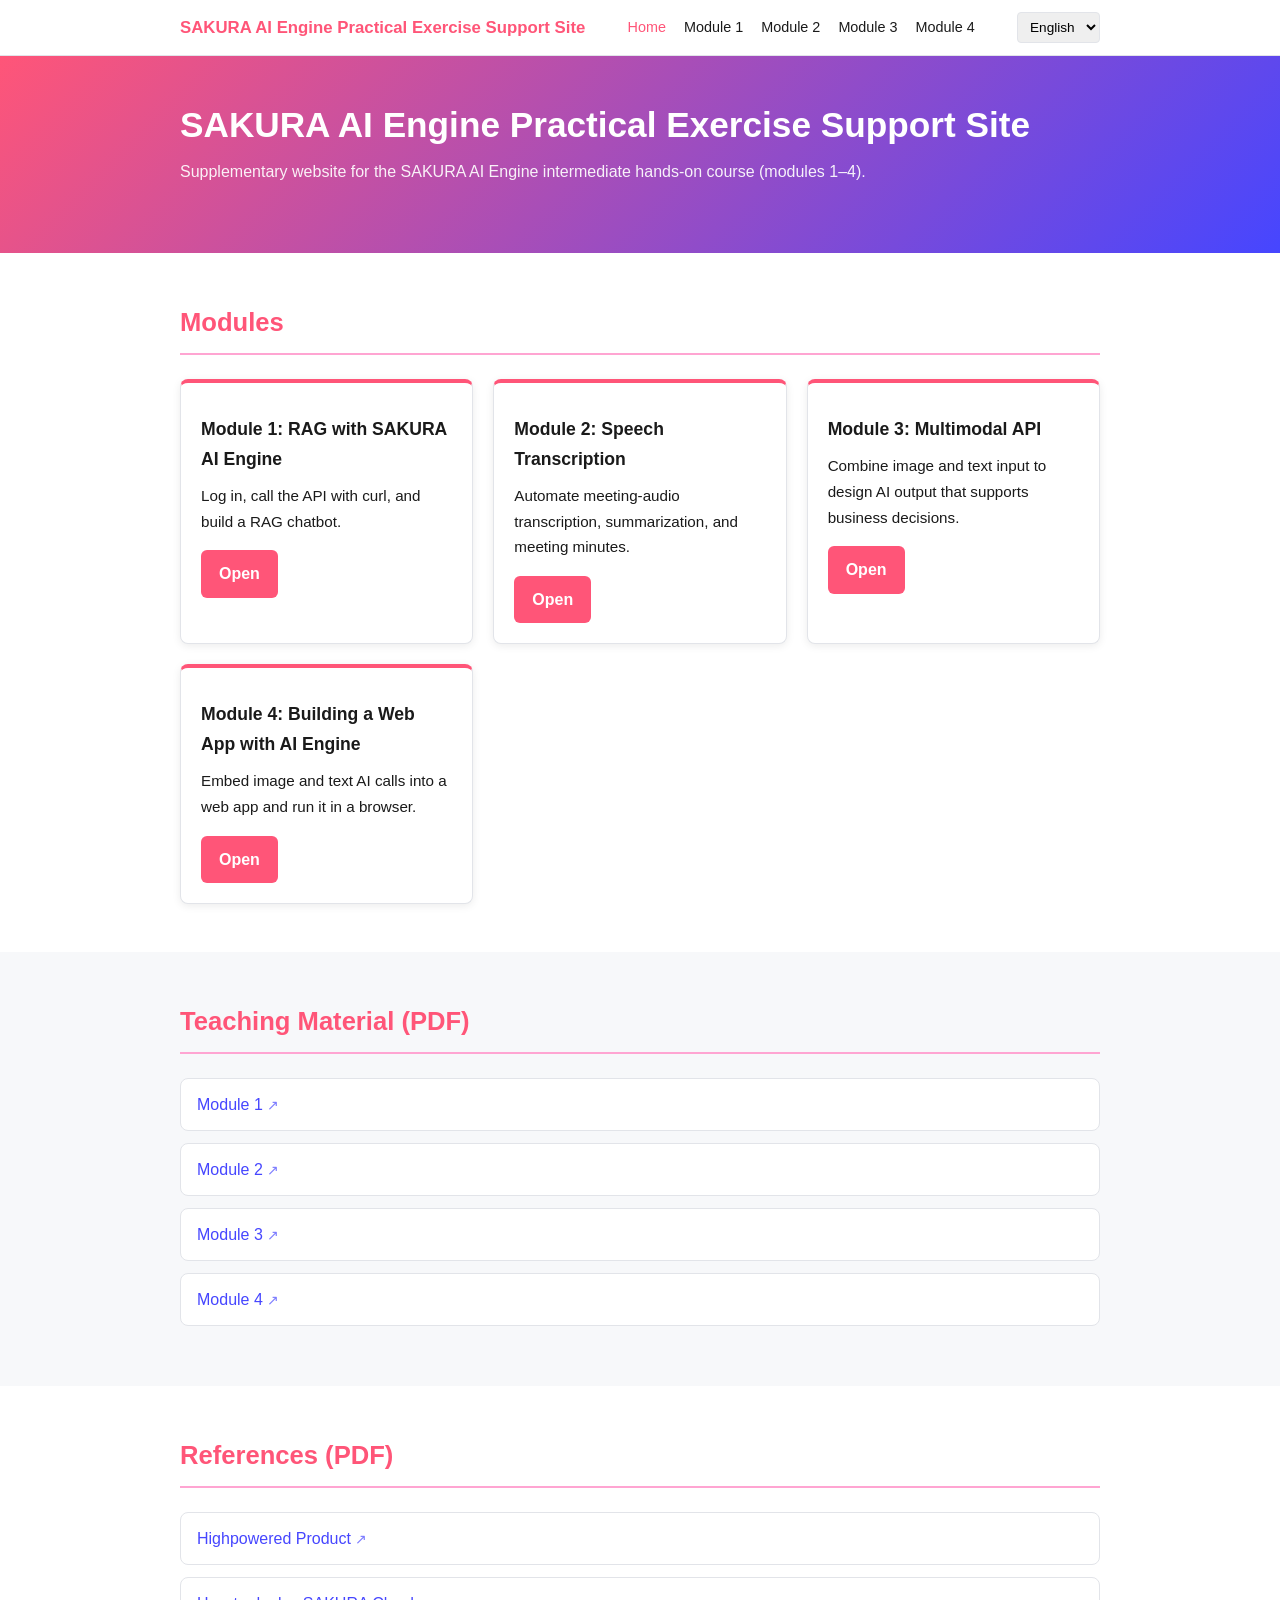
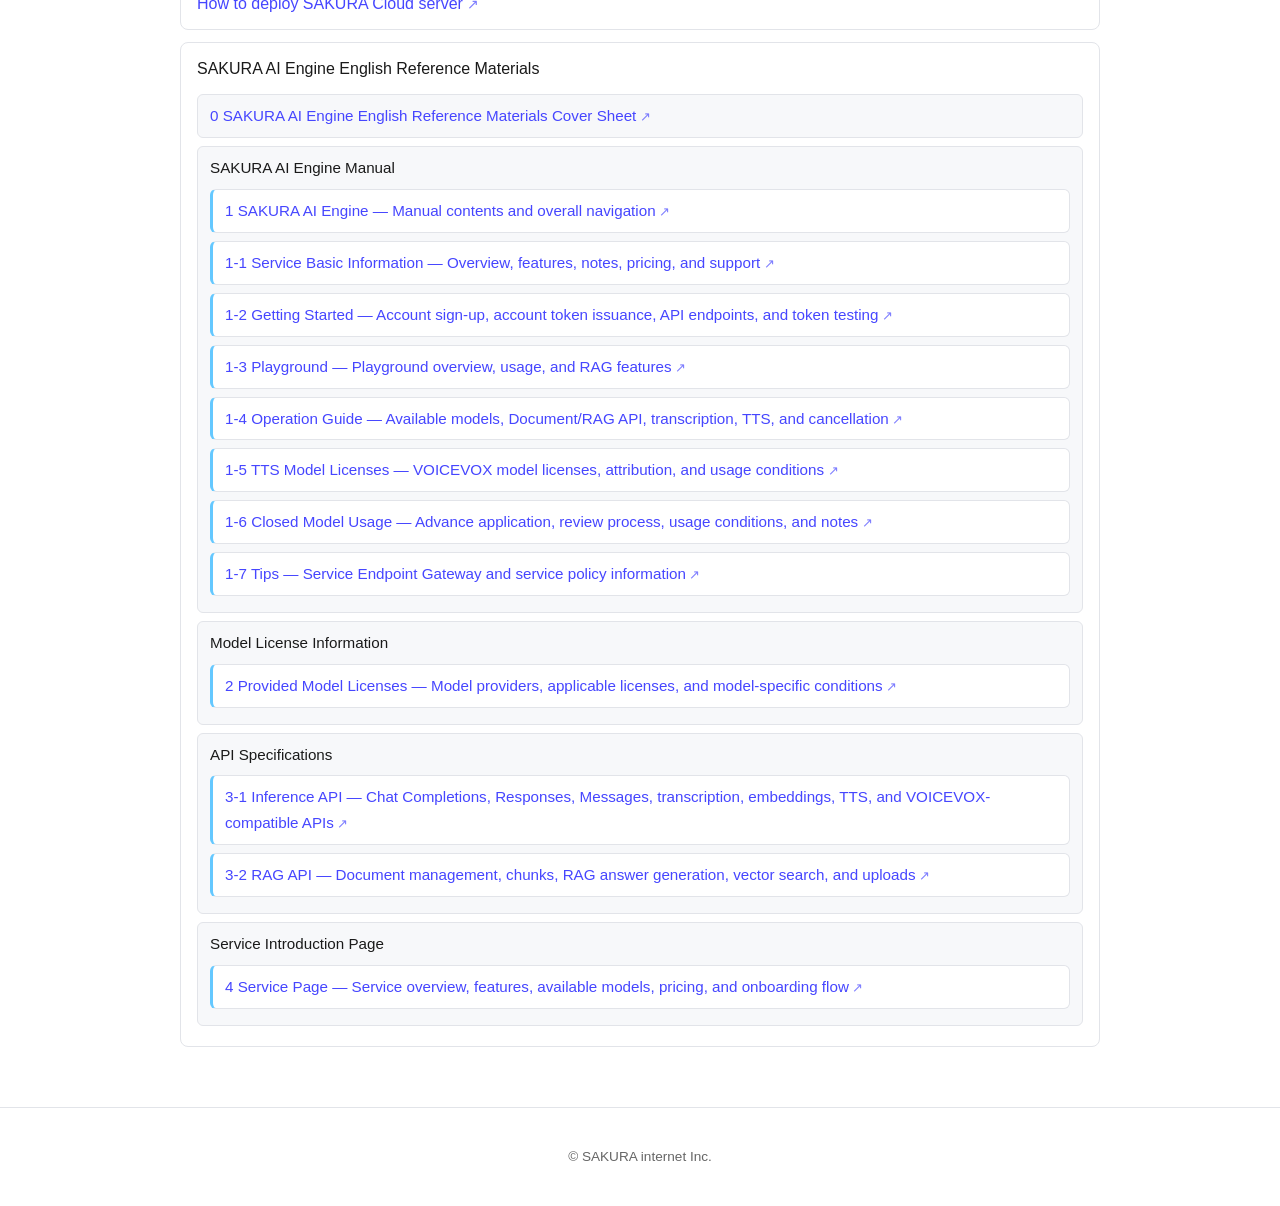
==== commit f21e0041: "Restructure References into 3-level manual index with numbered file links" ====
--- a/index.html
+++ b/index.html
@@ -61,41 +61,11 @@
 <section class="section section-alt" id="materials">
   <div class="container">
     <h2 data-i18n="index.materials.title">Teaching Material (PDF)</h2>
-
-    <h3 data-i18n="index.materials.slides.title">Module Slides</h3>
     <ul class="pdf-list">
       <li><a href="assets/materials/SAKURA_AI_Engine_Module1.pdf" target="_blank" rel="noopener" data-i18n="index.materials.m1">Module 1</a></li>
       <li><a href="assets/materials/SAKURA_AI_Engine_Module2.pdf" target="_blank" rel="noopener" data-i18n="index.materials.m2">Module 2</a></li>
       <li><a href="assets/materials/SAKURA_AI_Engine_Module3.pdf" target="_blank" rel="noopener" data-i18n="index.materials.m3">Module 3</a></li>
       <li><a href="assets/materials/SAKURA_AI_Engine_Module4.pdf" target="_blank" rel="noopener" data-i18n="index.materials.m4">Module 4</a></li>
-    </ul>
-
-    <h3 data-i18n="index.materials.manuals.title">SAKURA AI Engine Manual</h3>
-    <ul class="pdf-list">
-      <li><a href="assets/manuals/1.SAKURA_AI_Engine_EN.pdf" target="_blank" rel="noopener">SAKURA AI Engine — Manual contents and overall navigation</a></li>
-      <li><a href="assets/manuals/1-1.Service_Basic_Information_EN.pdf" target="_blank" rel="noopener">Service Basic Information — Overview, features, notes, pricing, and support</a></li>
-      <li><a href="assets/manuals/1-2.Getting_Started_EN.pdf" target="_blank" rel="noopener">Getting Started — Account sign-up, account token issuance, API endpoints, and token testing</a></li>
-      <li><a href="assets/manuals/1-3.Playground_EN.pdf" target="_blank" rel="noopener">Playground — Playground overview, usage, and RAG features</a></li>
-      <li><a href="assets/manuals/1-4.Operation_Guide_EN.pdf" target="_blank" rel="noopener">Operation Guide — Available models, Document/RAG API, transcription, TTS, and cancellation</a></li>
-      <li><a href="assets/manuals/1-5.TTS_Model_Licenses_EN.pdf" target="_blank" rel="noopener">TTS Model Licenses — VOICEVOX model licenses, attribution, and usage conditions</a></li>
-      <li><a href="assets/manuals/1-6.Closed_Model_Usage_EN.pdf" target="_blank" rel="noopener">Closed Model Usage — Advance application, review process, usage conditions, and notes</a></li>
-      <li><a href="assets/manuals/1-7.Tips_EN.pdf" target="_blank" rel="noopener">Tips — Service Endpoint Gateway and service policy information</a></li>
-    </ul>
-
-    <h3 data-i18n="index.materials.licenses.title">Model License Information</h3>
-    <ul class="pdf-list">
-      <li><a href="assets/manuals/2.Provided_Model_Licenses_EN.pdf" target="_blank" rel="noopener">Provided Model Licenses — Model providers, applicable licenses, and model-specific conditions</a></li>
-    </ul>
-
-    <h3 data-i18n="index.materials.api.title">API Specifications</h3>
-    <ul class="pdf-list">
-      <li><a href="assets/manuals/3-1.SAKURA_AI_Engine_Inference_API_EN.pdf" target="_blank" rel="noopener">Inference API — Chat Completions, Responses, Messages, transcription, embeddings, TTS, and VOICEVOX-compatible APIs</a></li>
-      <li><a href="assets/manuals/3-2.SAKURA AI Engine RAG API (2026-06-29).pdf" target="_blank" rel="noopener">RAG API — Document management, chunks, RAG answer generation, vector search, and uploads</a></li>
-    </ul>
-
-    <h3 data-i18n="index.materials.service.title">Service Introduction Page</h3>
-    <ul class="pdf-list">
-      <li><a href="assets/manuals/4.SAKURA_AI_Engine_Service_Page_EN1.pdf" target="_blank" rel="noopener">Service Page — Service overview, features, available models, pricing, and onboarding flow</a></li>
     </ul>
   </div>
 </section>
@@ -106,7 +76,44 @@
     <ul class="pdf-list">
       <li><a href="assets/references/SAKURA_highpowered.pdf" target="_blank" rel="noopener" data-i18n="index.references.highpowered">Highpowered Product</a></li>
       <li><a href="assets/references/Deploying_to_SAKURA_Cloud.pdf" target="_blank" rel="noopener" data-i18n="index.references.deploy">How to deploy SAKURA Cloud server</a></li>
-      <li><a href="assets/manuals/0.SAKURA_AI_Engine_English_Reference_Materials_Cover_Sheet.pdf" target="_blank" rel="noopener" data-i18n="index.references.cover">English Reference Materials Cover Sheet</a></li>
+      <li>
+        <span data-i18n="index.references.materials">SAKURA AI Engine English Reference Materials</span>
+        <ul class="pdf-sublist">
+          <li><a href="assets/manuals/0.SAKURA_AI_Engine_English_Reference_Materials_Cover_Sheet.pdf" target="_blank" rel="noopener">0 SAKURA AI Engine English Reference Materials Cover Sheet</a></li>
+          <li>
+            <span data-i18n="index.references.manual">SAKURA AI Engine Manual</span>
+            <ul class="pdf-sublist">
+              <li><a href="assets/manuals/1.SAKURA_AI_Engine_EN.pdf" target="_blank" rel="noopener">1 SAKURA AI Engine — Manual contents and overall navigation</a></li>
+              <li><a href="assets/manuals/1-1.Service_Basic_Information_EN.pdf" target="_blank" rel="noopener">1-1 Service Basic Information — Overview, features, notes, pricing, and support</a></li>
+              <li><a href="assets/manuals/1-2.Getting_Started_EN.pdf" target="_blank" rel="noopener">1-2 Getting Started — Account sign-up, account token issuance, API endpoints, and token testing</a></li>
+              <li><a href="assets/manuals/1-3.Playground_EN.pdf" target="_blank" rel="noopener">1-3 Playground — Playground overview, usage, and RAG features</a></li>
+              <li><a href="assets/manuals/1-4.Operation_Guide_EN.pdf" target="_blank" rel="noopener">1-4 Operation Guide — Available models, Document/RAG API, transcription, TTS, and cancellation</a></li>
+              <li><a href="assets/manuals/1-5.TTS_Model_Licenses_EN.pdf" target="_blank" rel="noopener">1-5 TTS Model Licenses — VOICEVOX model licenses, attribution, and usage conditions</a></li>
+              <li><a href="assets/manuals/1-6.Closed_Model_Usage_EN.pdf" target="_blank" rel="noopener">1-6 Closed Model Usage — Advance application, review process, usage conditions, and notes</a></li>
+              <li><a href="assets/manuals/1-7.Tips_EN.pdf" target="_blank" rel="noopener">1-7 Tips — Service Endpoint Gateway and service policy information</a></li>
+            </ul>
+          </li>
+          <li>
+            <span data-i18n="index.references.licenses">Model License Information</span>
+            <ul class="pdf-sublist">
+              <li><a href="assets/manuals/2.Provided_Model_Licenses_EN.pdf" target="_blank" rel="noopener">2 Provided Model Licenses — Model providers, applicable licenses, and model-specific conditions</a></li>
+            </ul>
+          </li>
+          <li>
+            <span data-i18n="index.references.api">API Specifications</span>
+            <ul class="pdf-sublist">
+              <li><a href="assets/manuals/3-1.SAKURA_AI_Engine_Inference_API_EN.pdf" target="_blank" rel="noopener">3-1 Inference API — Chat Completions, Responses, Messages, transcription, embeddings, TTS, and VOICEVOX-compatible APIs</a></li>
+              <li><a href="assets/manuals/3-2.SAKURA AI Engine RAG API (2026-06-29).pdf" target="_blank" rel="noopener">3-2 RAG API — Document management, chunks, RAG answer generation, vector search, and uploads</a></li>
+            </ul>
+          </li>
+          <li>
+            <span data-i18n="index.references.service">Service Introduction Page</span>
+            <ul class="pdf-sublist">
+              <li><a href="assets/manuals/4.SAKURA_AI_Engine_Service_Page_EN1.pdf" target="_blank" rel="noopener">4 Service Page — Service overview, features, available models, pricing, and onboarding flow</a></li>
+            </ul>
+          </li>
+        </ul>
+      </li>
     </ul>
   </div>
 </section>
--- a/assets/css/style.css
+++ b/assets/css/style.css
@@ -395,6 +395,13 @@
   border-radius: 6px;
   font-size: 0.95rem;
 }
+.pdf-sublist .pdf-sublist {
+  margin-top: 8px;
+}
+.pdf-sublist .pdf-sublist li {
+  background: var(--bg);
+  border-left: 3px solid var(--sky);
+}
 
 /* Answer reveal */
 .answer-details {
